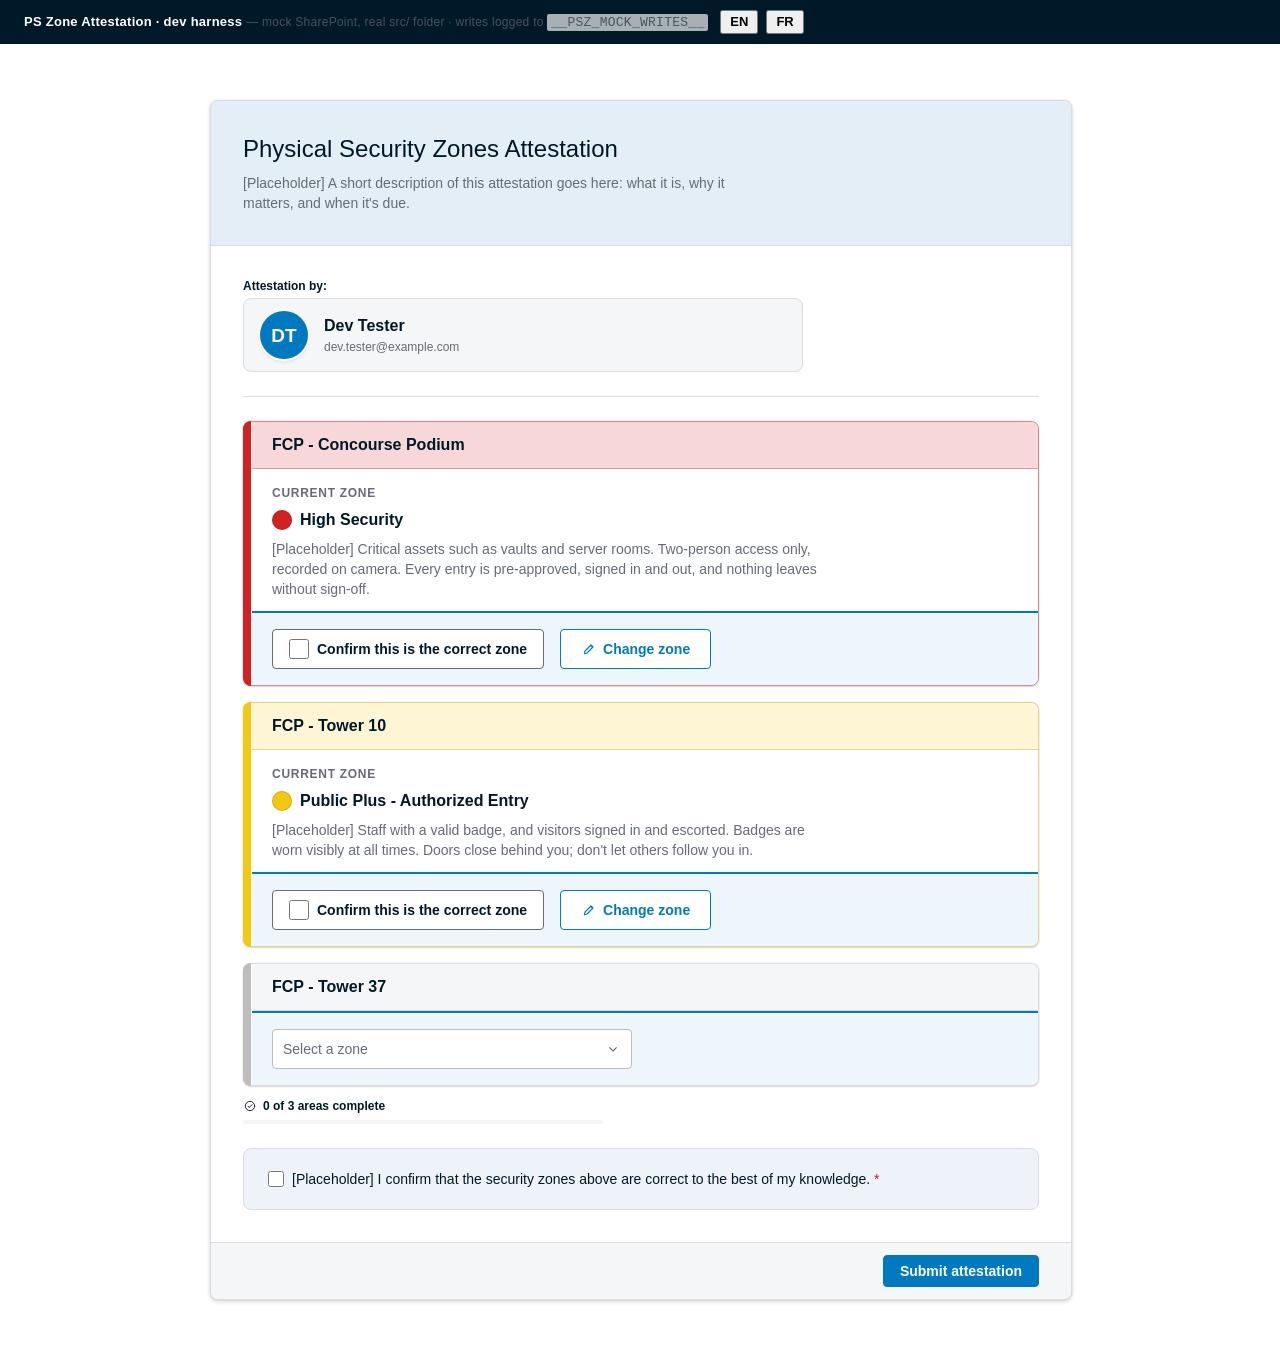
==== dev/index.html @ d88fe1fc "Initial commit: standalone PS zone attestation form Split out of bsp-sp-parts (fe5c040) so changes t" ====
<!doctype html>
<html lang="en">
<head>
  <meta charset="utf-8">
  <meta name="viewport" content="width=device-width, initial-scale=1">
  <title>PS Zone Attestation · dev harness</title>
  <!-- =================================================================
    Local dev harness — runs the real deploy folder (../src/) with ZERO
    SharePoint and ZERO network: only the SharePoint adapter is mocked.
    The engine finds design/ and lib/ beside itself exactly as it does
    in production, so this harness also proves the folder is complete.

    Serve the repo root over HTTP (the engine fetches the config and
    sprite, which file:// blocks):

        python -m http.server 8646        (from the repo root)
        → http://localhost:8646/dev/index.html

    Query flags: ?validate renders the doctor report; ?lang=fr opens in
    French (or use the EN / FR buttons); ?Mode=Edit shows the edit-mode
    placeholder. Writes land on window.__PSZ_MOCK_WRITES__ (mock-sp.js).
  ================================================================== -->
  <style>
    /* Harness chrome only — the page around the web-part div. */
    body { margin: 0; background: #f5f6f7; }
    .harness-bar {
      padding: 10px 24px; background: #001928; color: #fff;
      font: 600 13px/1.4 "Segoe UI", sans-serif; letter-spacing: .02em;
    }
    .harness-bar small { font-weight: 400; opacity: .7; }
    .harness-bar button { margin-left: 8px; font: inherit; padding: 1px 8px; cursor: pointer; }
    .harness-canvas { max-width: 860px; margin: 24px auto; background: #fff; border-radius: 8px; padding: 32px; }
  </style>
</head>
<body>
  <div class="harness-bar">PS Zone Attestation · dev harness <small>— mock SharePoint, real src/ folder · writes logged to <code>__PSZ_MOCK_WRITES__</code></small>
    <button type="button" onclick="window.intl && intl.setLang('en')">EN</button><button type="button" onclick="window.intl && intl.setLang('fr')">FR</button></div>

  <!-- Simulates the modern-page canvas + the web part's own padding. -->
  <div class="harness-canvas">

    <!-- ============ the actual web part insert, dev-configured ============ -->
    <script src="mock-sp.js"></script>
    <script>
      window.PSZ_FORM_SETTINGS = { mockSp: window.PSZ_MOCK_SP };
    </script>
    <div data-psz-form data-config="../src/ps-zone-attestation.json"></div>
    <script>
      if (location.search.indexOf('validate') > -1) document.querySelector('[data-psz-form]').setAttribute('data-validate', '');
    </script>
    <script src="../src/ps-zone-attestation.js?v=dev"></script>
    <!-- ==================================================================== -->

  </div>
</body>
</html>
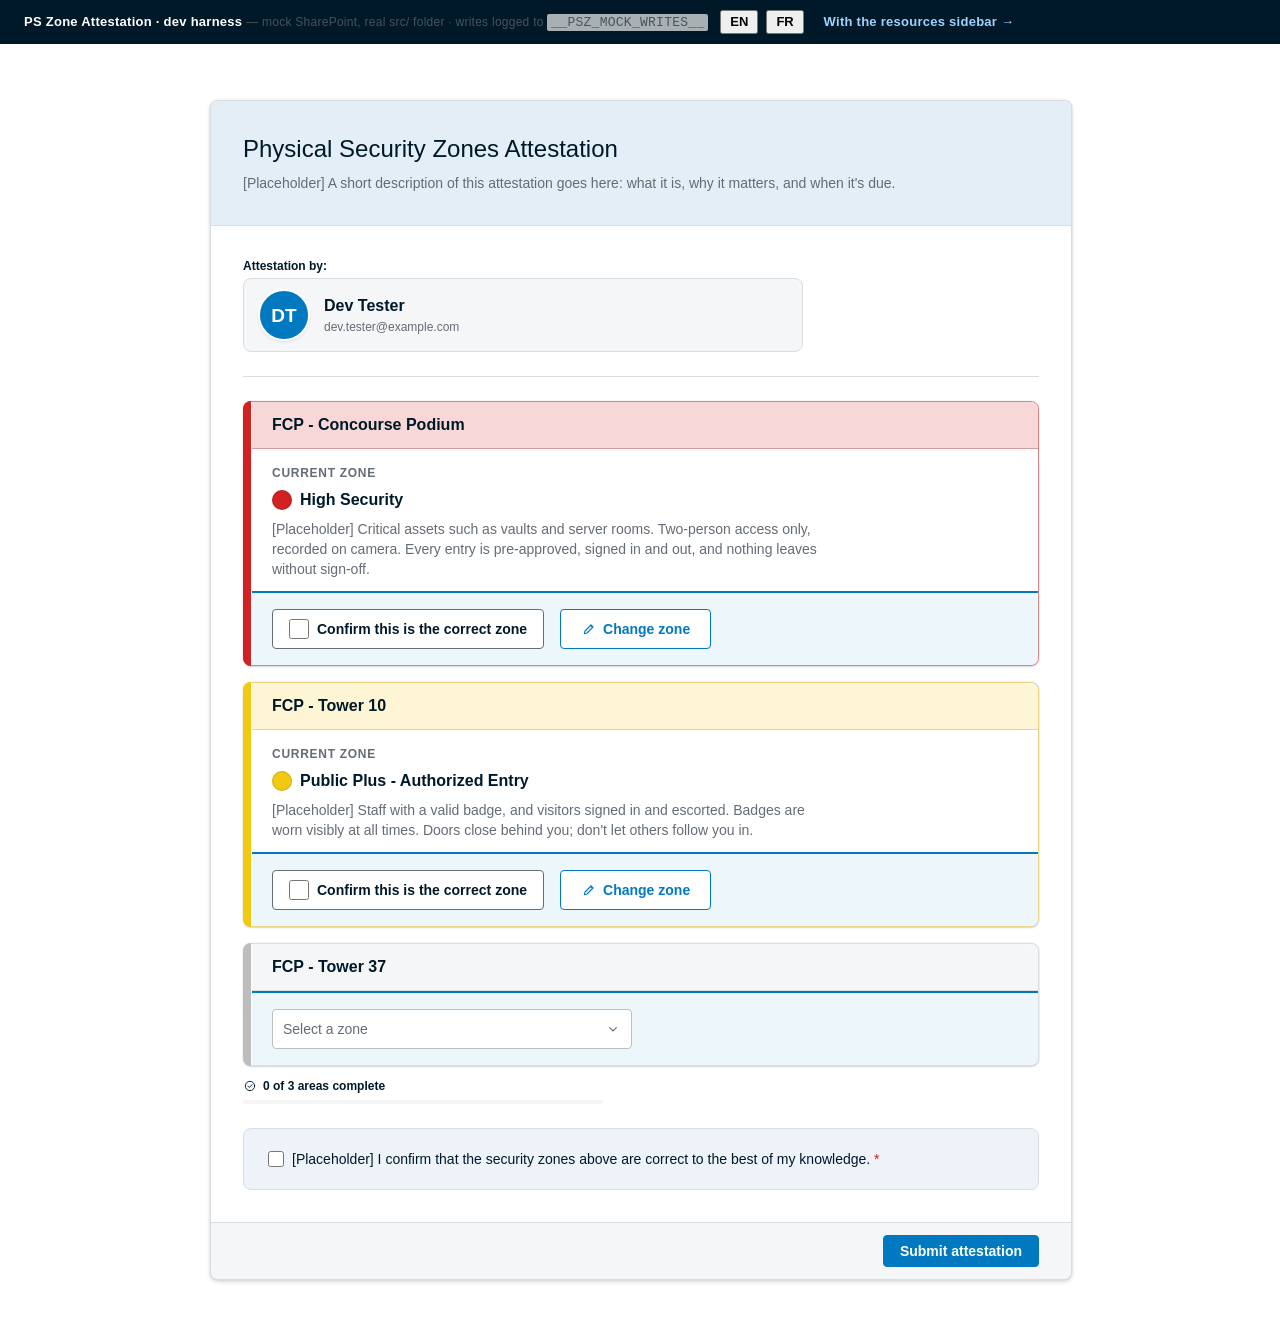
==== commit 7c1e4c9a: "Engine 1.2.1: icons under VS Code Live Server; harness pages link to each other Live Server injects " ====
--- a/dev/index.html
+++ b/dev/index.html
@@ -29,12 +29,14 @@
     }
     .harness-bar small { font-weight: 400; opacity: .7; }
     .harness-bar button { margin-left: 8px; font: inherit; padding: 1px 8px; cursor: pointer; }
+    .harness-bar a { margin-left: 16px; color: #9fd3ff; }
     .harness-canvas { max-width: 860px; margin: 24px auto; background: #fff; border-radius: 8px; padding: 32px; }
   </style>
 </head>
 <body>
   <div class="harness-bar">PS Zone Attestation · dev harness <small>— mock SharePoint, real src/ folder · writes logged to <code>__PSZ_MOCK_WRITES__</code></small>
-    <button type="button" onclick="window.intl && intl.setLang('en')">EN</button><button type="button" onclick="window.intl && intl.setLang('fr')">FR</button></div>
+    <button type="button" onclick="window.intl && intl.setLang('en')">EN</button><button type="button" onclick="window.intl && intl.setLang('fr')">FR</button>
+    <a href="page.html" onclick="this.href = 'page.html' + location.search">With the resources sidebar →</a></div>
 
   <!-- Simulates the modern-page canvas + the web part's own padding. -->
   <div class="harness-canvas">
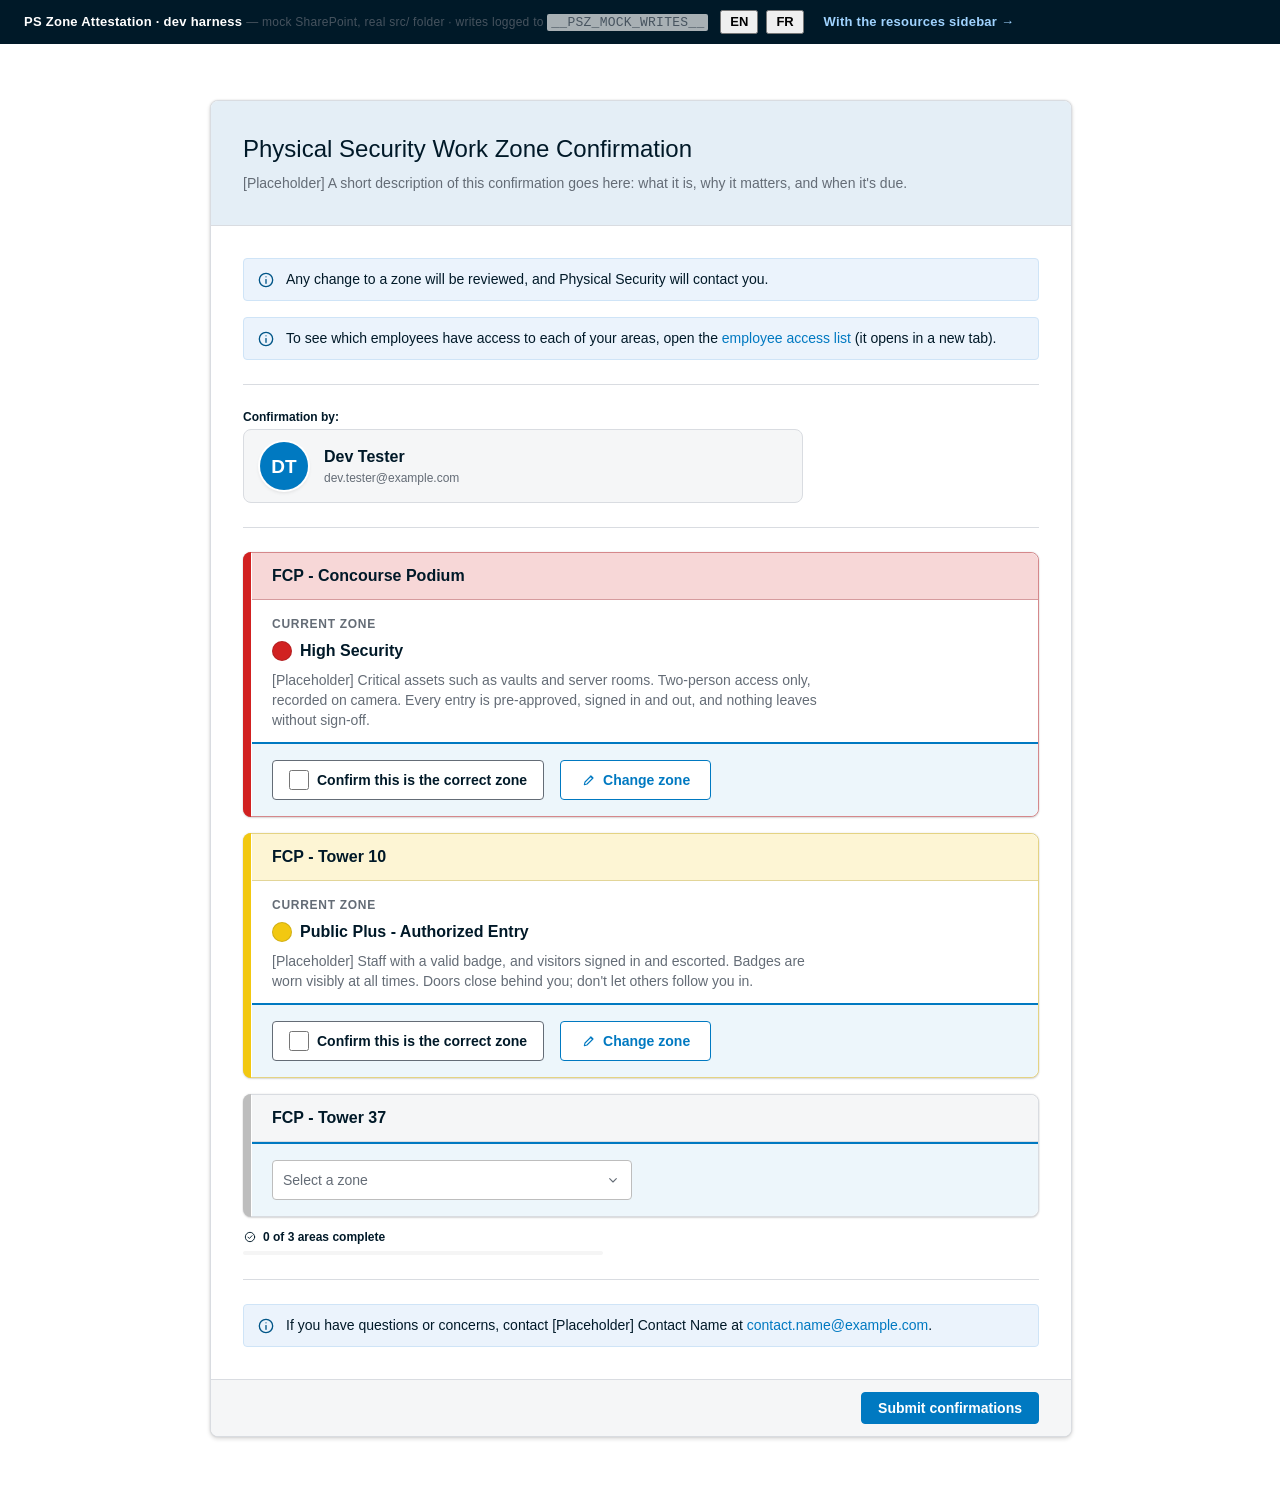
==== commit da1be8e2: "Engine 1.3.0: Work Zone Confirmation, notices, employee access list - Title "Physical Security Work " ====
--- a/dev/index.html
+++ b/dev/index.html
@@ -44,7 +44,9 @@
     <!-- ============ the actual web part insert, dev-configured ============ -->
     <script src="mock-sp.js"></script>
     <script>
-      window.PSZ_FORM_SETTINGS = { mockSp: window.PSZ_MOCK_SP };
+      // vars: the access-list link points at the harness page beside this one
+      window.PSZ_FORM_SETTINGS = { mockSp: window.PSZ_MOCK_SP,
+        vars: { accessListUrl: location.pathname.replace(/[^/]*$/, '') + 'access.html' } };
     </script>
     <div data-psz-form data-config="../src/ps-zone-attestation.json"></div>
     <script>
